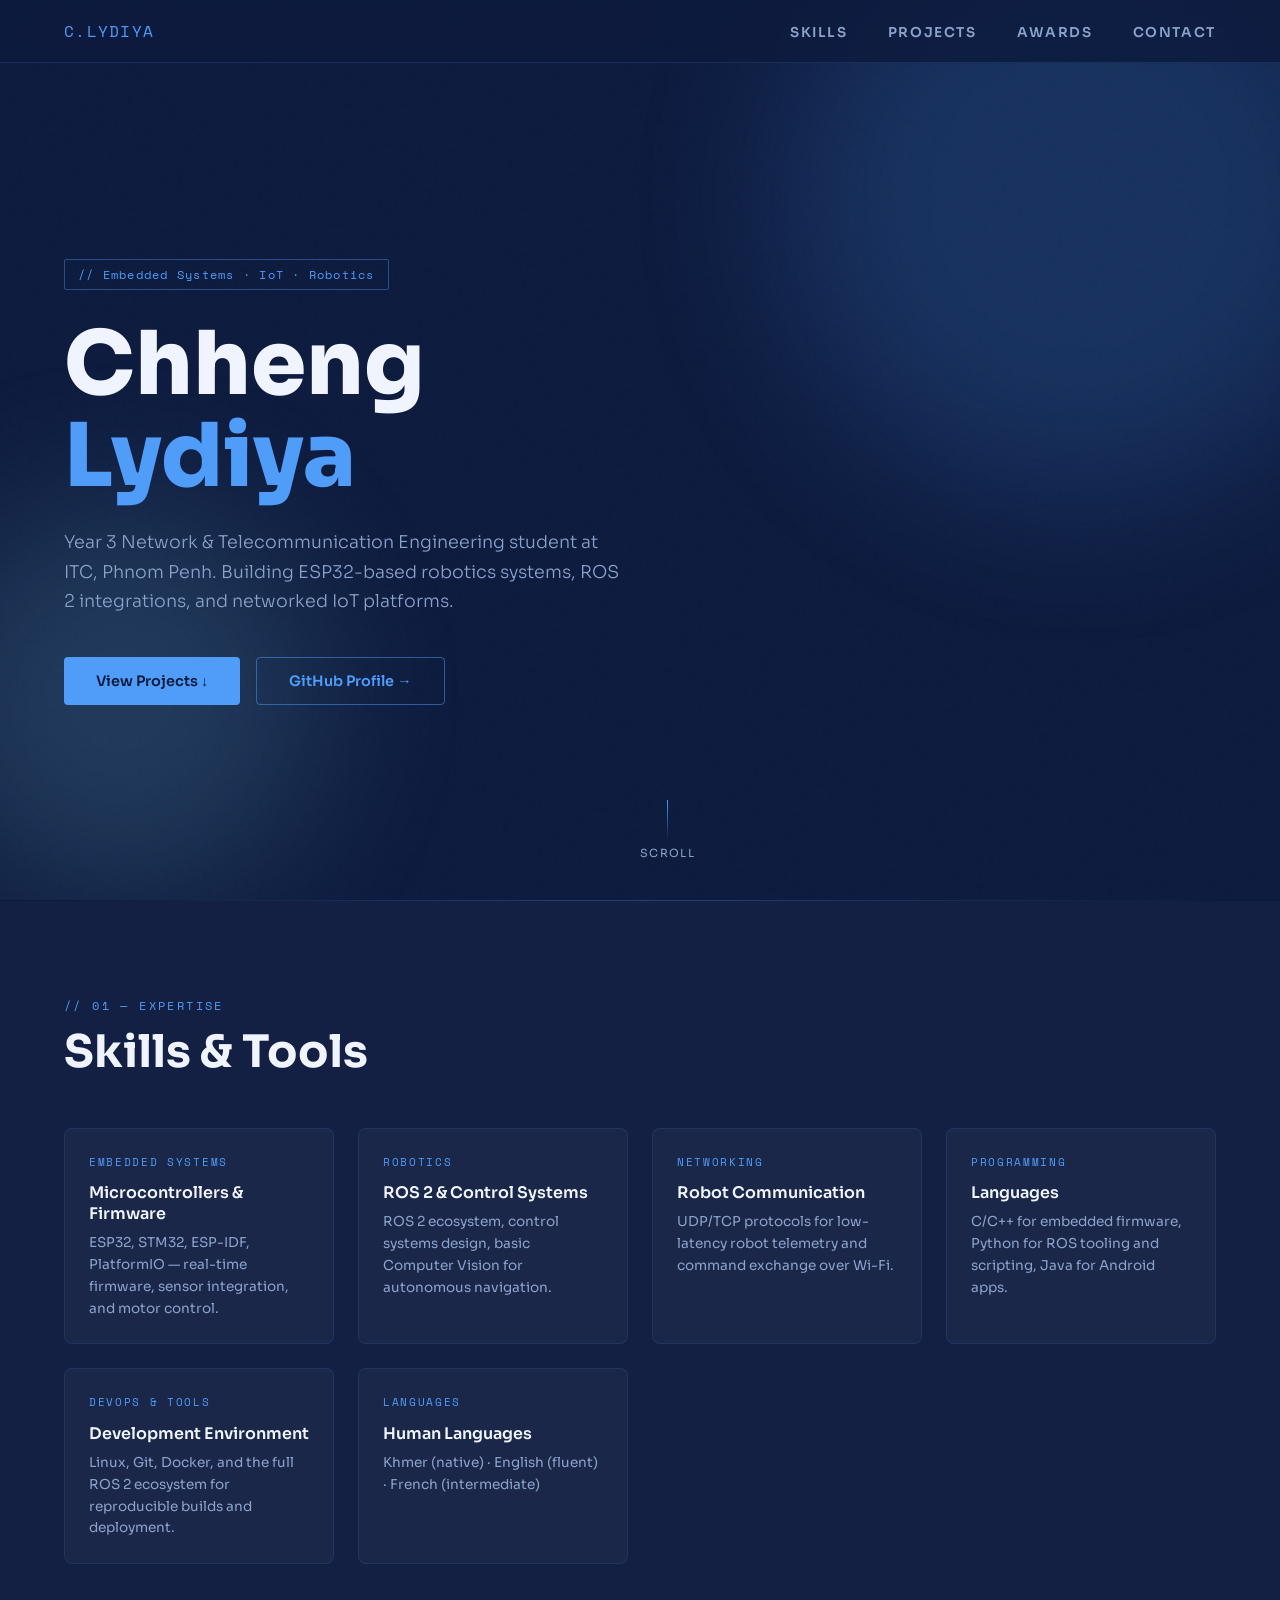
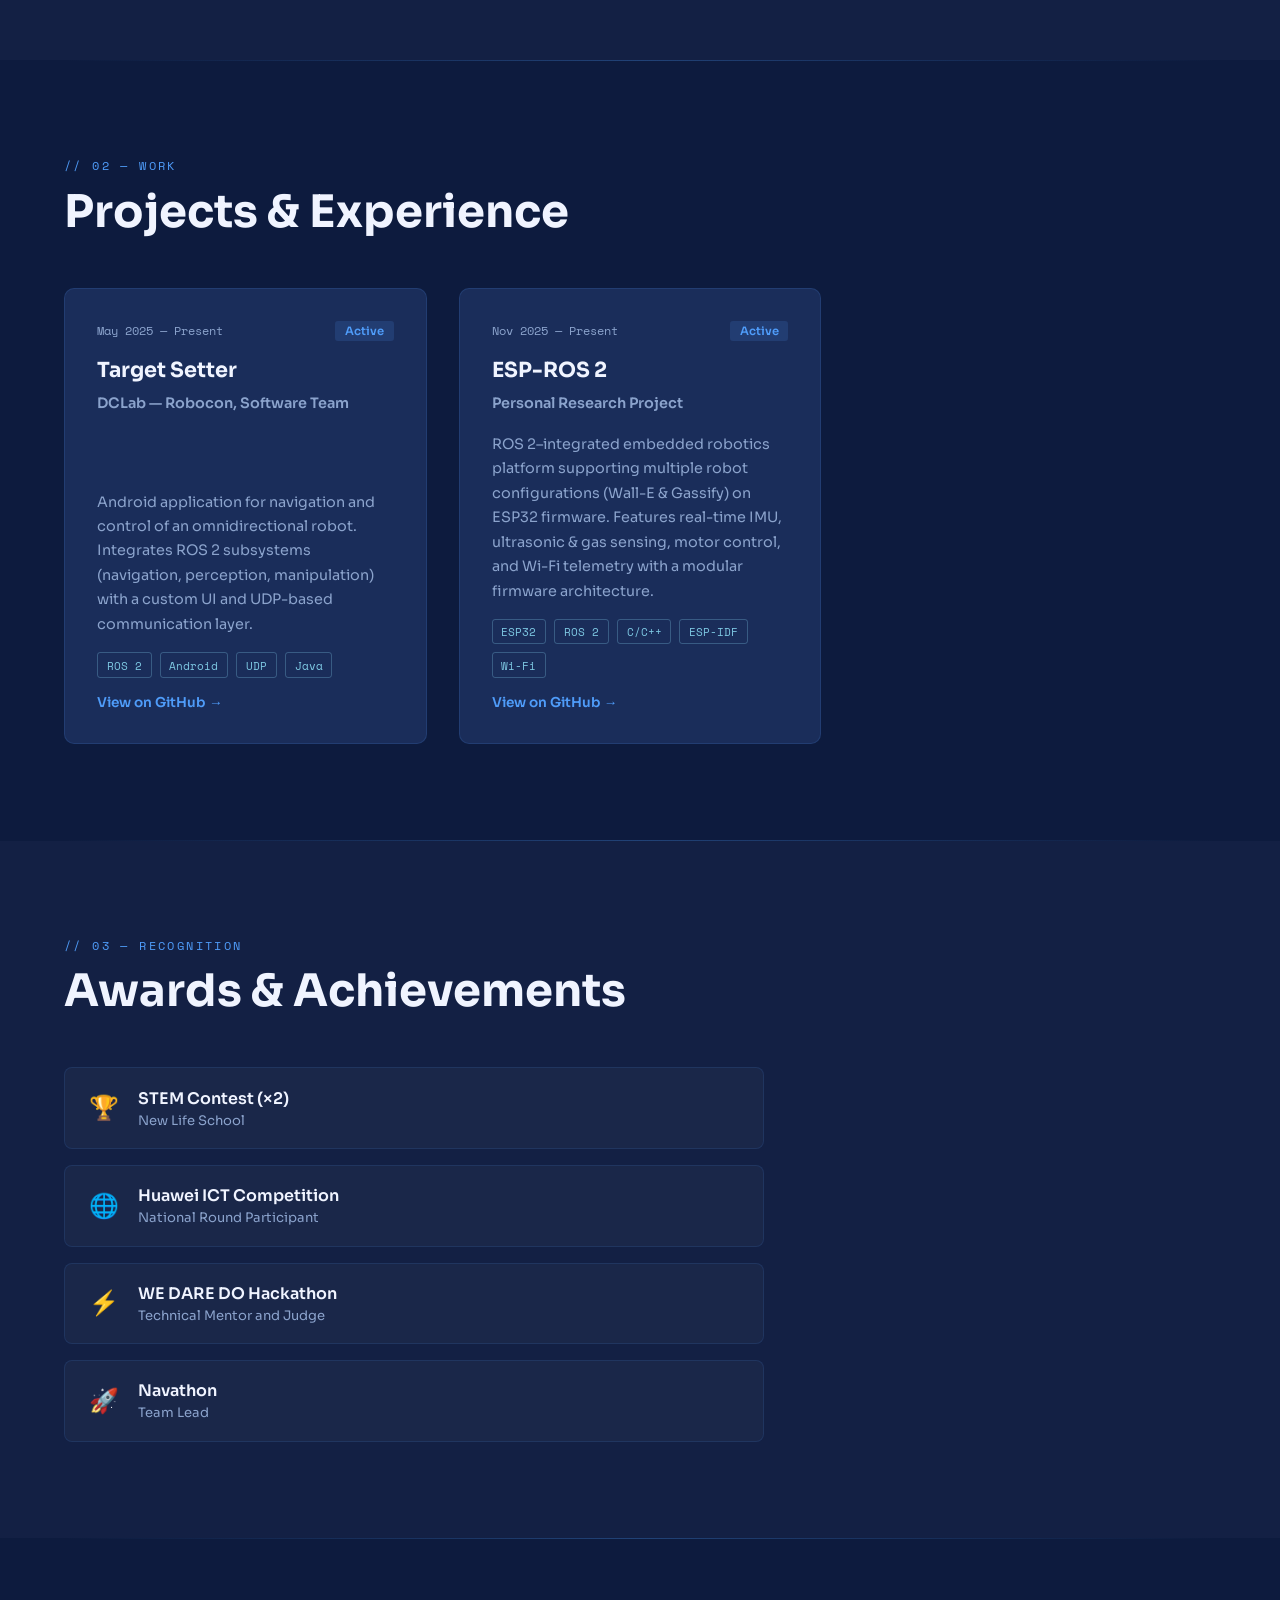
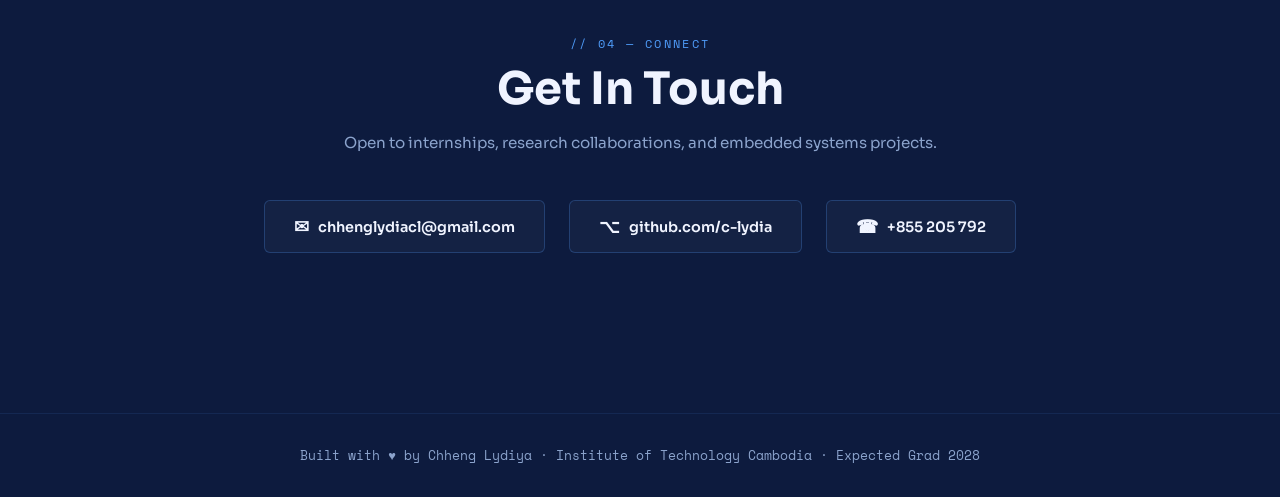
==== index.html @ 110a6ee0 "fix deployment" ====
<!DOCTYPE html>
<html lang="en">
<head>
<meta charset="UTF-8">
<meta name="viewport" content="width=device-width, initial-scale=1.0">
<title>Chheng Lydiya — Embedded Systems & Robotics</title>
<link href="https://fonts.googleapis.com/css2?family=Space+Mono:wght@400;700&family=Sora:wght@300;400;600;700;800&display=swap" rel="stylesheet">
<style>
  :root {
    --navy: #0d1b3e;
    --navy-mid: #132044;
    --navy-light: #1a2d5a;
    --blue: #1e3a8a;
    --accent: #4f9cf9;
    --accent2: #7ec8e3;
    --white: #f0f4ff;
    --muted: #8ba3cc;
    --gold: #f0c060;
  }

  *, *::before, *::after { box-sizing: border-box; margin: 0; padding: 0; }

  html { scroll-behavior: smooth; }

  body {
    background: var(--navy);
    color: var(--white);
    font-family: 'Sora', sans-serif;
    overflow-x: hidden;
  }

  /* ── NOISE OVERLAY ── */
  body::before {
    content: '';
    position: fixed;
    inset: 0;
    background-image: url("data:image/svg+xml,%3Csvg viewBox='0 0 200 200' xmlns='http://www.w3.org/2000/svg'%3E%3Cfilter id='n'%3E%3CfeTurbulence type='fractalNoise' baseFrequency='0.9' numOctaves='4' stitchTiles='stitch'/%3E%3C/filter%3E%3Crect width='100%25' height='100%25' filter='url(%23n)' opacity='0.04'/%3E%3C/svg%3E");
    pointer-events: none;
    z-index: 0;
    opacity: 0.4;
  }

  /* ── NAV ── */
  nav {
    position: fixed;
    top: 0; left: 0; right: 0;
    z-index: 100;
    display: flex;
    justify-content: space-between;
    align-items: center;
    padding: 1.2rem 4rem;
    background: rgba(13,27,62,0.85);
    backdrop-filter: blur(12px);
    border-bottom: 1px solid rgba(79,156,249,0.15);
  }

  .nav-logo {
    font-family: 'Space Mono', monospace;
    font-size: 1rem;
    color: var(--accent);
    letter-spacing: 0.08em;
  }

  .nav-links {
    display: flex;
    gap: 2.5rem;
    list-style: none;
  }

  .nav-links a {
    color: var(--muted);
    text-decoration: none;
    font-size: 0.85rem;
    font-weight: 600;
    letter-spacing: 0.12em;
    text-transform: uppercase;
    transition: color 0.2s;
  }

  .nav-links a:hover { color: var(--accent); }

  /* ── HERO ── */
  #hero {
    min-height: 100vh;
    display: flex;
    align-items: center;
    padding: 8rem 4rem 4rem;
    position: relative;
    overflow: hidden;
  }

  .hero-bg-circle {
    position: absolute;
    border-radius: 50%;
    filter: blur(80px);
    opacity: 0.18;
    pointer-events: none;
  }
  .hbc1 { width: 600px; height: 600px; background: var(--accent); top: -100px; right: -100px; }
  .hbc2 { width: 400px; height: 400px; background: var(--accent2); bottom: 0; left: -80px; }

  .hero-content { position: relative; z-index: 1; max-width: 750px; }

  .hero-tag {
    display: inline-block;
    font-family: 'Space Mono', monospace;
    font-size: 0.78rem;
    color: var(--accent);
    border: 1px solid rgba(79,156,249,0.4);
    border-radius: 2px;
    padding: 0.3rem 0.8rem;
    margin-bottom: 1.8rem;
    letter-spacing: 0.1em;
    animation: fadeUp 0.6s ease both;
  }

  h1 {
    font-size: clamp(3rem, 7vw, 5.5rem);
    font-weight: 800;
    line-height: 1.05;
    margin-bottom: 1.5rem;
    animation: fadeUp 0.6s 0.1s ease both;
  }

  h1 span { color: var(--accent); }

  .hero-desc {
    font-size: 1.1rem;
    font-weight: 300;
    color: var(--muted);
    line-height: 1.7;
    max-width: 560px;
    margin-bottom: 2.5rem;
    animation: fadeUp 0.6s 0.2s ease both;
  }

  .hero-btns {
    display: flex;
    gap: 1rem;
    flex-wrap: wrap;
    animation: fadeUp 0.6s 0.3s ease both;
  }

  .btn {
    display: inline-flex;
    align-items: center;
    gap: 0.5rem;
    padding: 0.85rem 2rem;
    border-radius: 4px;
    font-size: 0.9rem;
    font-weight: 600;
    text-decoration: none;
    transition: all 0.25s;
    cursor: pointer;
  }

  .btn-primary {
    background: var(--accent);
    color: var(--navy);
  }
  .btn-primary:hover { background: var(--accent2); transform: translateY(-2px); }

  .btn-outline {
    border: 1px solid rgba(79,156,249,0.5);
    color: var(--accent);
    background: transparent;
  }
  .btn-outline:hover { border-color: var(--accent); background: rgba(79,156,249,0.08); transform: translateY(-2px); }

  /* scroll indicator */
  .scroll-hint {
    position: absolute;
    bottom: 2.5rem;
    left: 50%;
    transform: translateX(-50%);
    display: flex;
    flex-direction: column;
    align-items: center;
    gap: 0.4rem;
    opacity: 0.5;
    animation: fadeUp 1s 0.8s ease both;
  }
  .scroll-hint span { font-size: 0.7rem; letter-spacing: 0.12em; text-transform: uppercase; color: var(--muted); }
  .scroll-line { width: 1px; height: 40px; background: linear-gradient(to bottom, var(--accent), transparent); animation: scrollPulse 1.5s ease-in-out infinite; }

  /* ── SECTIONS COMMON ── */
  section { padding: 6rem 4rem; position: relative; z-index: 1; }
  .section-label {
    font-family: 'Space Mono', monospace;
    font-size: 0.75rem;
    color: var(--accent);
    letter-spacing: 0.2em;
    text-transform: uppercase;
    margin-bottom: 0.6rem;
  }
  .section-title {
    font-size: clamp(1.8rem, 3.5vw, 2.8rem);
    font-weight: 700;
    margin-bottom: 3rem;
  }

  /* divider */
  .divider {
    height: 1px;
    background: linear-gradient(to right, transparent, rgba(79,156,249,0.3), transparent);
    margin: 0 4rem;
  }

  /* ── SKILLS ── */
  #skills { background: var(--navy-mid); }

  .skills-grid {
    display: grid;
    grid-template-columns: repeat(auto-fill, minmax(260px, 1fr));
    gap: 1.5rem;
  }

  .skill-card {
    background: rgba(255,255,255,0.03);
    border: 1px solid rgba(79,156,249,0.12);
    border-radius: 8px;
    padding: 1.5rem;
    transition: all 0.3s;
    position: relative;
    overflow: hidden;
  }
  .skill-card::before {
    content: '';
    position: absolute;
    top: 0; left: 0; right: 0;
    height: 2px;
    background: linear-gradient(to right, var(--accent), var(--accent2));
    transform: scaleX(0);
    transition: transform 0.3s;
  }
  .skill-card:hover { border-color: rgba(79,156,249,0.35); transform: translateY(-3px); }
  .skill-card:hover::before { transform: scaleX(1); }

  .skill-category {
    font-family: 'Space Mono', monospace;
    font-size: 0.7rem;
    color: var(--accent);
    letter-spacing: 0.15em;
    margin-bottom: 0.8rem;
    text-transform: uppercase;
  }
  .skill-card h3 { font-size: 1rem; font-weight: 600; margin-bottom: 0.5rem; }
  .skill-card p { font-size: 0.85rem; color: var(--muted); line-height: 1.6; }

  /* ── PROJECTS ── */
  #projects { background: var(--navy); }

  .projects-grid {
    display: grid;
    grid-template-columns: repeat(auto-fill, minmax(340px, 1fr));
    gap: 2rem;
  }

  .project-card {
    background: var(--navy-light);
    border: 1px solid rgba(79,156,249,0.15);
    border-radius: 10px;
    padding: 2rem;
    transition: all 0.3s;
    display: flex;
    flex-direction: column;
    gap: 1rem;
  }
  .project-card:hover { border-color: rgba(79,156,249,0.4); transform: translateY(-4px); box-shadow: 0 20px 40px rgba(0,0,0,0.3); }

  .project-meta {
    display: flex;
    justify-content: space-between;
    align-items: center;
  }
  .project-date {
    font-family: 'Space Mono', monospace;
    font-size: 0.72rem;
    color: var(--muted);
  }
  .project-tag {
    font-size: 0.72rem;
    font-weight: 600;
    background: rgba(79,156,249,0.15);
    color: var(--accent);
    padding: 0.2rem 0.6rem;
    border-radius: 3px;
  }
  .project-card h3 { font-size: 1.3rem; font-weight: 700; }
  .project-org { font-size: 0.85rem; color: var(--accent2); font-weight: 600; margin-top: -0.5rem; }
  .project-card p { font-size: 0.9rem; color: var(--muted); line-height: 1.7; flex: 1; }

  .tech-tags {
    display: flex;
    flex-wrap: wrap;
    gap: 0.5rem;
  }
  .tech-tag {
    font-family: 'Space Mono', monospace;
    font-size: 0.7rem;
    border: 1px solid rgba(126,200,227,0.3);
    color: var(--accent2);
    padding: 0.2rem 0.55rem;
    border-radius: 3px;
  }

  .project-link {
    display: inline-flex;
    align-items: center;
    gap: 0.4rem;
    font-size: 0.85rem;
    color: var(--accent);
    text-decoration: none;
    font-weight: 600;
    transition: gap 0.2s;
  }
  .project-link:hover { gap: 0.7rem; }

  /* ── ACHIEVEMENTS ── */
  #achievements { background: var(--navy-mid); }

  .achievements-list {
    display: flex;
    flex-direction: column;
    gap: 1rem;
    max-width: 700px;
  }

  .achievement-item {
    display: flex;
    align-items: center;
    gap: 1.2rem;
    padding: 1.2rem 1.5rem;
    background: rgba(255,255,255,0.03);
    border: 1px solid rgba(79,156,249,0.12);
    border-radius: 8px;
    transition: all 0.3s;
  }
  .achievement-item:hover { border-color: rgba(240,192,96,0.4); transform: translateX(6px); }

  .achievement-icon {
    font-size: 1.5rem;
    flex-shrink: 0;
  }
  .achievement-item h4 { font-size: 1rem; font-weight: 600; margin-bottom: 0.2rem; }
  .achievement-item p { font-size: 0.82rem; color: var(--muted); }

  /* ── CONTACT ── */
  #contact { background: var(--navy); text-align: center; }
  #contact .section-title { margin-bottom: 1rem; }
  .contact-sub { color: var(--muted); margin-bottom: 3rem; font-size: 0.95rem; }

  .contact-links {
    display: flex;
    justify-content: center;
    flex-wrap: wrap;
    gap: 1.5rem;
    margin-bottom: 4rem;
  }

  .contact-link {
    display: flex;
    align-items: center;
    gap: 0.6rem;
    padding: 0.9rem 1.8rem;
    border: 1px solid rgba(79,156,249,0.25);
    border-radius: 6px;
    color: var(--white);
    text-decoration: none;
    font-size: 0.9rem;
    font-weight: 600;
    transition: all 0.25s;
    background: rgba(255,255,255,0.03);
  }
  .contact-link:hover { border-color: var(--accent); color: var(--accent); transform: translateY(-3px); }
  .contact-icon { font-size: 1.1rem; }

  footer {
    text-align: center;
    padding: 2rem 4rem;
    border-top: 1px solid rgba(79,156,249,0.1);
    color: var(--muted);
    font-size: 0.8rem;
    font-family: 'Space Mono', monospace;
  }

  /* ── ANIMATIONS ── */
  @keyframes fadeUp {
    from { opacity: 0; transform: translateY(20px); }
    to   { opacity: 1; transform: translateY(0); }
  }
  @keyframes scrollPulse {
    0%,100% { opacity: 0.4; transform: scaleY(1); }
    50% { opacity: 1; transform: scaleY(1.3); }
  }

  .reveal {
    opacity: 0;
    transform: translateY(24px);
    transition: opacity 0.6s ease, transform 0.6s ease;
  }
  .reveal.visible { opacity: 1; transform: translateY(0); }

  /* ── RESPONSIVE ── */
  @media (max-width: 768px) {
    nav { padding: 1rem 1.5rem; }
    .nav-links { gap: 1.2rem; }
    #hero { padding: 7rem 1.5rem 4rem; }
    section { padding: 4rem 1.5rem; }
    .divider { margin: 0 1.5rem; }
    .projects-grid { grid-template-columns: 1fr; }
  }
</style>
</head>
<body>

<!-- NAV -->
<nav>
  <div class="nav-logo">C.LYDIYA</div>
  <ul class="nav-links">
    <li><a href="#skills">Skills</a></li>
    <li><a href="#projects">Projects</a></li>
    <li><a href="#achievements">Awards</a></li>
    <li><a href="#contact">Contact</a></li>
  </ul>
</nav>

<!-- HERO -->
<section id="hero">
  <div class="hero-bg-circle hbc1"></div>
  <div class="hero-bg-circle hbc2"></div>
  <div class="hero-content">
    <div class="hero-tag">// Embedded Systems · IoT · Robotics</div>
    <h1>Chheng<br><span>Lydiya</span></h1>
    <p class="hero-desc">
      Year 3 Network & Telecommunication Engineering student at ITC, Phnom Penh.
      Building ESP32-based robotics systems, ROS 2 integrations, and networked IoT platforms.
    </p>
    <div class="hero-btns">
      <a href="#projects" class="btn btn-primary">View Projects ↓</a>
      <a href="https://github.com/c-lydia" target="_blank" class="btn btn-outline">GitHub Profile →</a>
    </div>
  </div>
  <div class="scroll-hint">
    <div class="scroll-line"></div>
    <span>Scroll</span>
  </div>
</section>

<div class="divider"></div>

<!-- SKILLS -->
<section id="skills">
  <div class="section-label">// 01 — Expertise</div>
  <h2 class="section-title">Skills & Tools</h2>
  <div class="skills-grid">
    <div class="skill-card reveal">
      <div class="skill-category">Embedded Systems</div>
      <h3>Microcontrollers & Firmware</h3>
      <p>ESP32, STM32, ESP-IDF, PlatformIO — real-time firmware, sensor integration, and motor control.</p>
    </div>
    <div class="skill-card reveal">
      <div class="skill-category">Robotics</div>
      <h3>ROS 2 & Control Systems</h3>
      <p>ROS 2 ecosystem, control systems design, basic Computer Vision for autonomous navigation.</p>
    </div>
    <div class="skill-card reveal">
      <div class="skill-category">Networking</div>
      <h3>Robot Communication</h3>
      <p>UDP/TCP protocols for low-latency robot telemetry and command exchange over Wi-Fi.</p>
    </div>
    <div class="skill-card reveal">
      <div class="skill-category">Programming</div>
      <h3>Languages</h3>
      <p>C/C++ for embedded firmware, Python for ROS tooling and scripting, Java for Android apps.</p>
    </div>
    <div class="skill-card reveal">
      <div class="skill-category">DevOps & Tools</div>
      <h3>Development Environment</h3>
      <p>Linux, Git, Docker, and the full ROS 2 ecosystem for reproducible builds and deployment.</p>
    </div>
    <div class="skill-card reveal">
      <div class="skill-category">Languages</div>
      <h3>Human Languages</h3>
      <p>Khmer (native) · English (fluent) · French (intermediate)</p>
    </div>
  </div>
</section>

<div class="divider"></div>

<!-- PROJECTS -->
<section id="projects">
  <div class="section-label">// 02 — Work</div>
  <h2 class="section-title">Projects & Experience</h2>
  <div class="projects-grid">

    <div class="project-card reveal">
      <div class="project-meta">
        <span class="project-date">May 2025 — Present</span>
        <span class="project-tag">Active</span>
      </div>
      <h3>Target Setter</h3>
      <p class="project-org">DCLab — Robocon, Software Team</p>
      <p>Android application for navigation and control of an omnidirectional robot. Integrates ROS 2 subsystems (navigation, perception, manipulation) with a custom UI and UDP-based communication layer.</p>
      <div class="tech-tags">
        <span class="tech-tag">ROS 2</span>
        <span class="tech-tag">Android</span>
        <span class="tech-tag">UDP</span>
        <span class="tech-tag">Java</span>
      </div>
      <a href="https://github.com/c-lydia/TS-ROS2" target="_blank" class="project-link">View on GitHub →</a>
    </div>

    <div class="project-card reveal">
      <div class="project-meta">
        <span class="project-date">Nov 2025 — Present</span>
        <span class="project-tag">Active</span>
      </div>
      <h3>ESP-ROS 2</h3>
      <p class="project-org">Personal Research Project</p>
      <p>ROS 2–integrated embedded robotics platform supporting multiple robot configurations (Wall-E & Gassify) on ESP32 firmware. Features real-time IMU, ultrasonic & gas sensing, motor control, and Wi-Fi telemetry with a modular firmware architecture.</p>
      <div class="tech-tags">
        <span class="tech-tag">ESP32</span>
        <span class="tech-tag">ROS 2</span>
        <span class="tech-tag">C/C++</span>
        <span class="tech-tag">ESP-IDF</span>
        <span class="tech-tag">Wi-Fi</span>
      </div>
      <a href="https://github.com/c-lydia/ESP-ROS2" target="_blank" class="project-link">View on GitHub →</a>
    </div>

  </div>
</section>

<div class="divider"></div>

<!-- ACHIEVEMENTS -->
<section id="achievements">
  <div class="section-label">// 03 — Recognition</div>
  <h2 class="section-title">Awards & Achievements</h2>
  <div class="achievements-list">
    <div class="achievement-item reveal">
      <div class="achievement-icon">🏆</div>
      <div>
        <h4>STEM Contest (×2)</h4>
        <p>New Life School</p>
      </div>
    </div>
    <div class="achievement-item reveal">
      <div class="achievement-icon">🌐</div>
      <div>
        <h4>Huawei ICT Competition</h4>
        <p>National Round Participant</p>
      </div>
    </div>
    <div class="achievement-item reveal">
      <div class="achievement-icon">⚡</div>
      <div>
        <h4>WE DARE DO Hackathon</h4>
        <p>Technical Mentor and Judge</p>
      </div>
    </div>
    <div class="achievement-item reveal">
      <div class="achievement-icon">🚀</div>
      <div>
        <h4>Navathon</h4>
        <p>Team Lead</p>
      </div>
    </div>
  </div>
</section>

<div class="divider"></div>

<!-- CONTACT -->
<section id="contact">
  <div class="section-label">// 04 — Connect</div>
  <h2 class="section-title">Get In Touch</h2>
  <p class="contact-sub">Open to internships, research collaborations, and embedded systems projects.</p>
  <div class="contact-links">
    <a href="mailto:chhenglydiacl@gmail.com" class="contact-link">
      <span class="contact-icon">✉</span> chhenglydiacl@gmail.com
    </a>
    <a href="https://github.com/c-lydia" target="_blank" class="contact-link">
      <span class="contact-icon">⌥</span> github.com/c-lydia
    </a>
    <a href="tel:+855205792" class="contact-link">
      <span class="contact-icon">☎</span> +855 205 792
    </a>
  </div>
</section>

<footer>
  Built with ♥ by Chheng Lydiya · Institute of Technology Cambodia · Expected Grad 2028
</footer>

<script>
  // Scroll reveal
  const reveals = document.querySelectorAll('.reveal');
  const observer = new IntersectionObserver((entries) => {
    entries.forEach((e, i) => {
      if (e.isIntersecting) {
        setTimeout(() => e.target.classList.add('visible'), i * 80);
      }
    });
  }, { threshold: 0.1 });
  reveals.forEach(el => observer.observe(el));
</script>
</body>
</html>
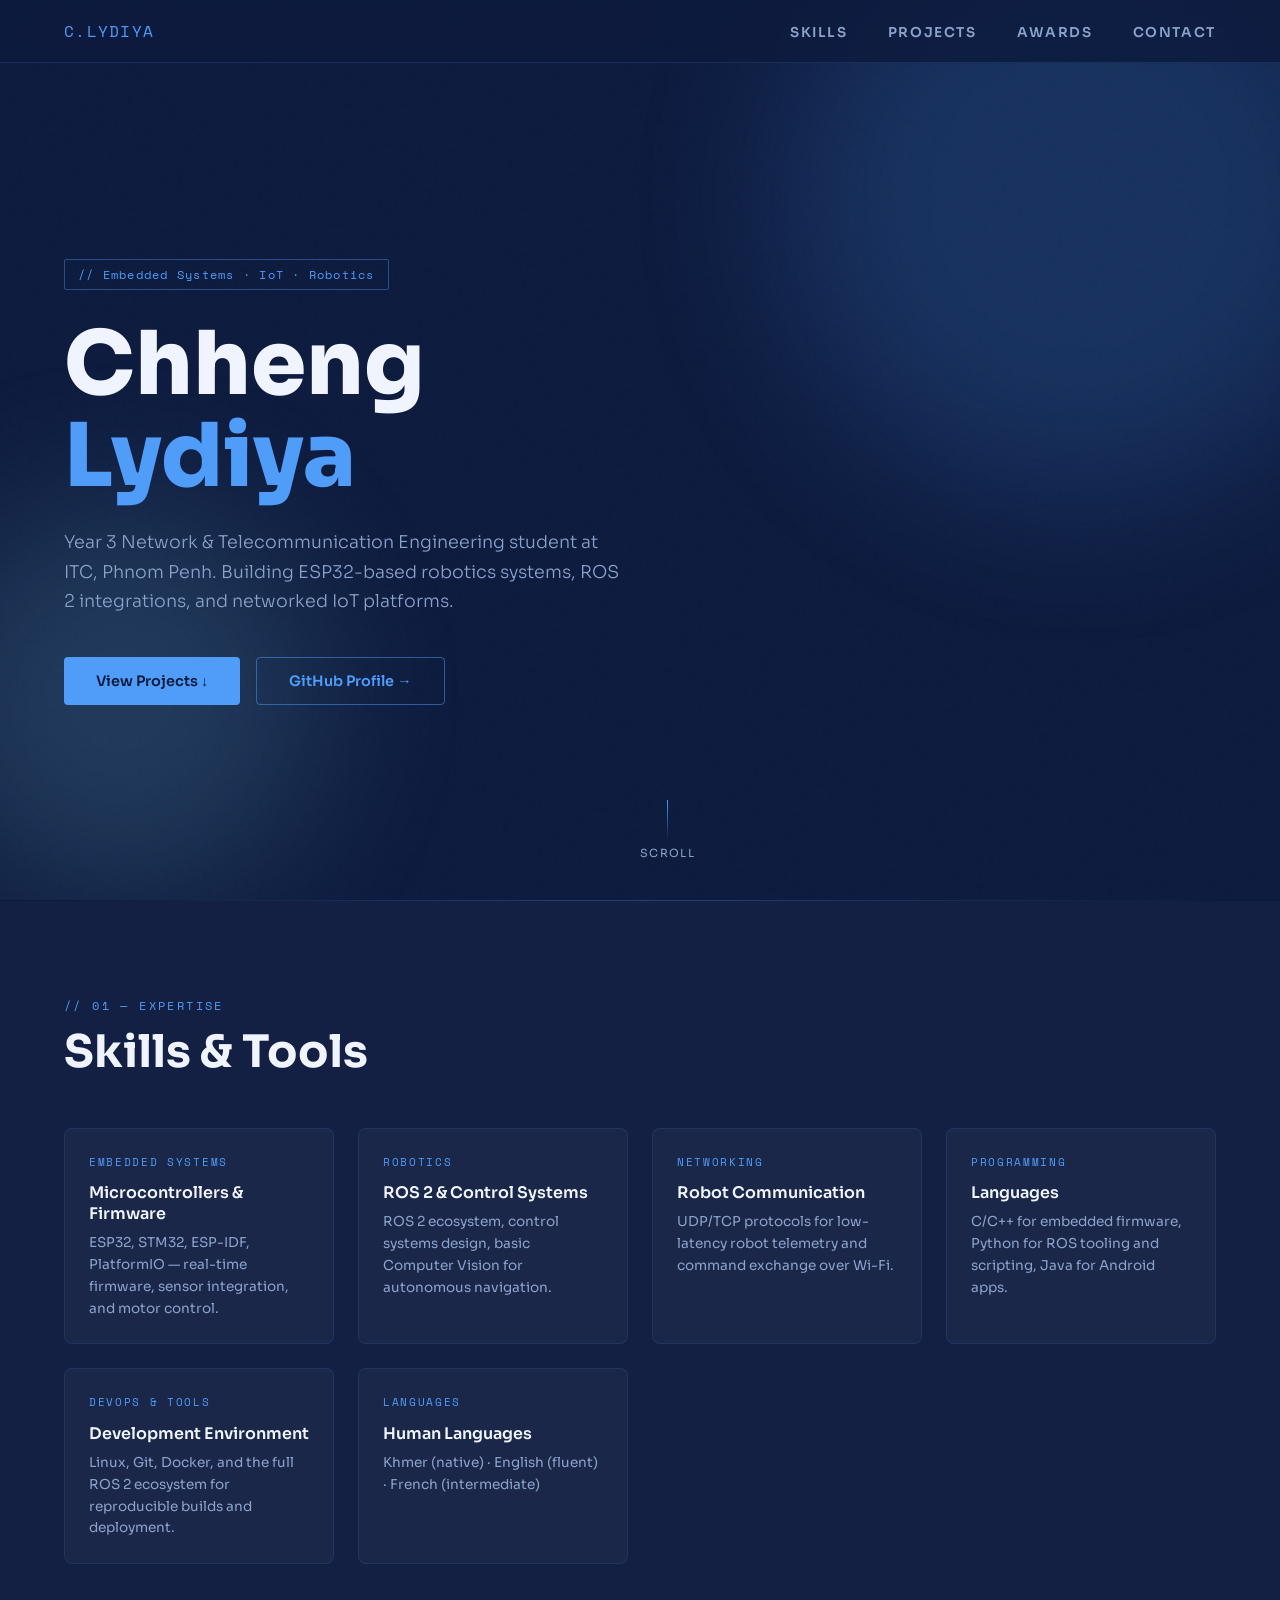
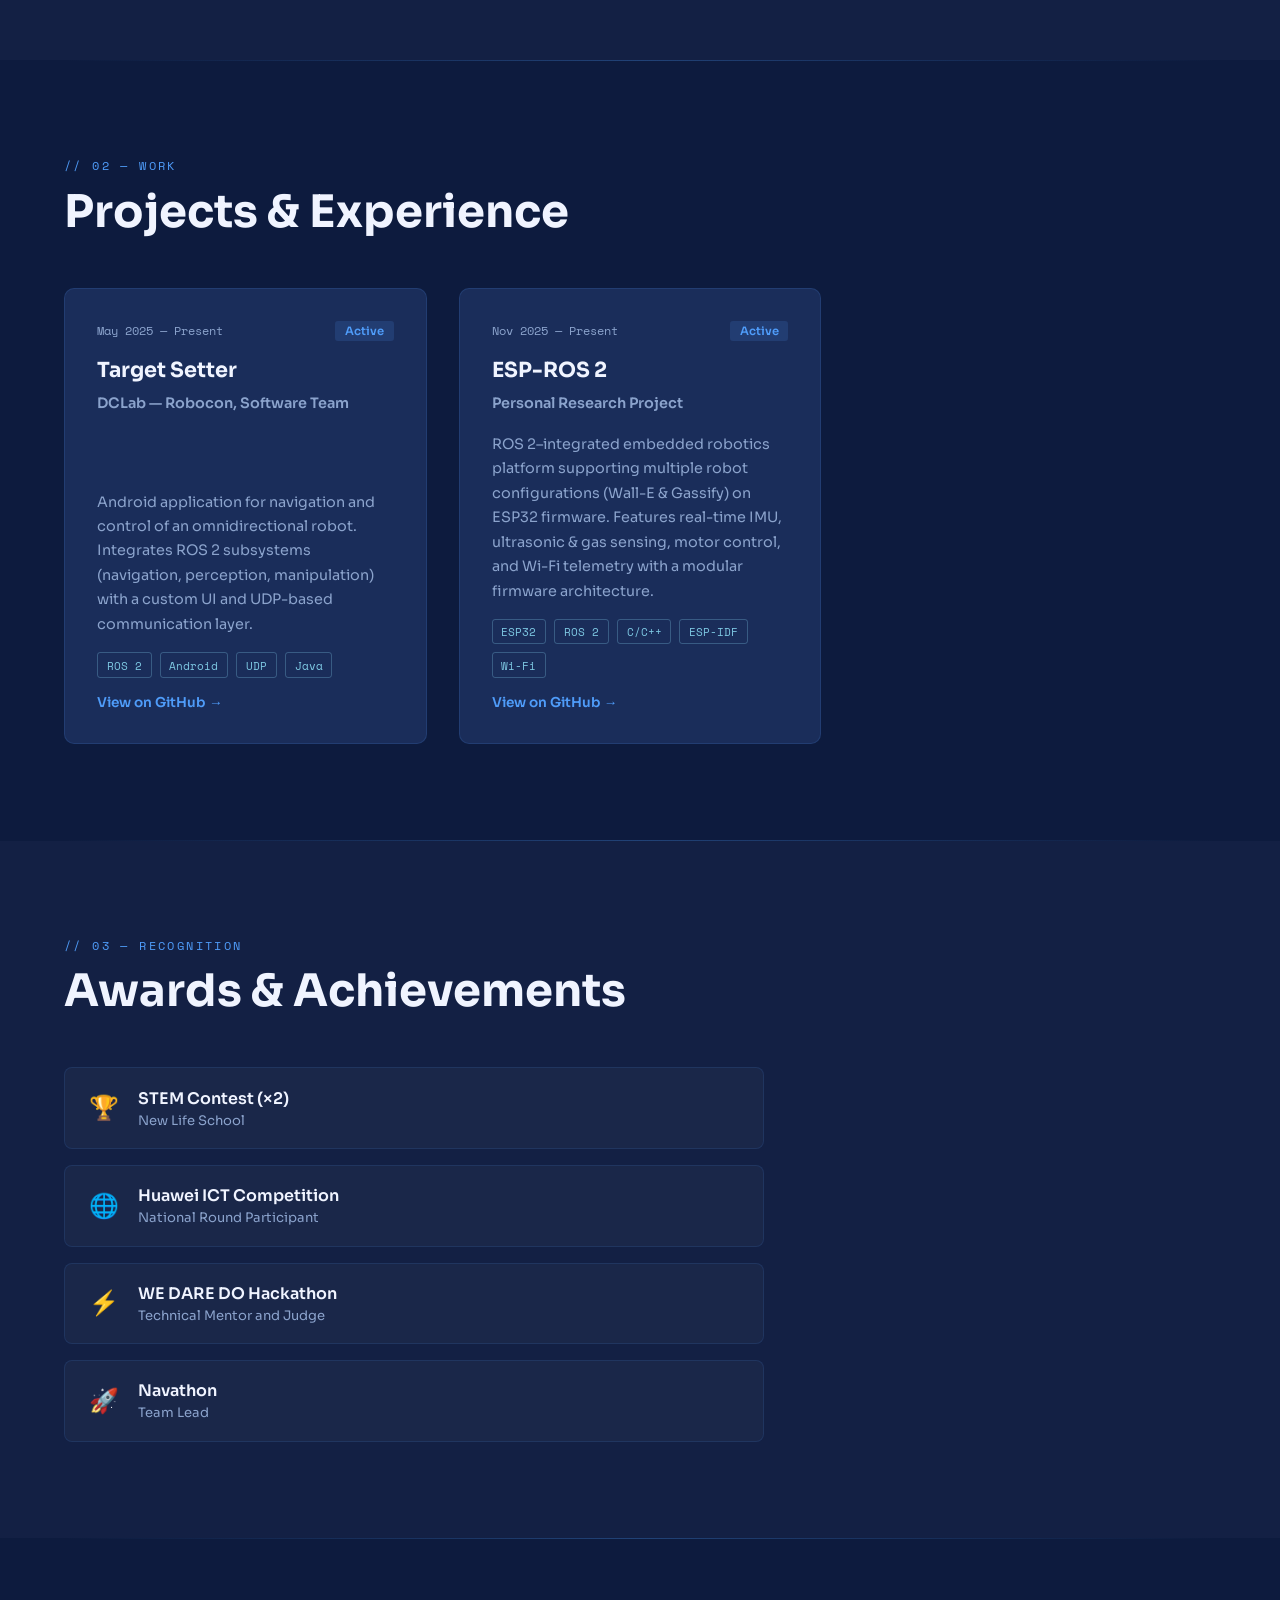
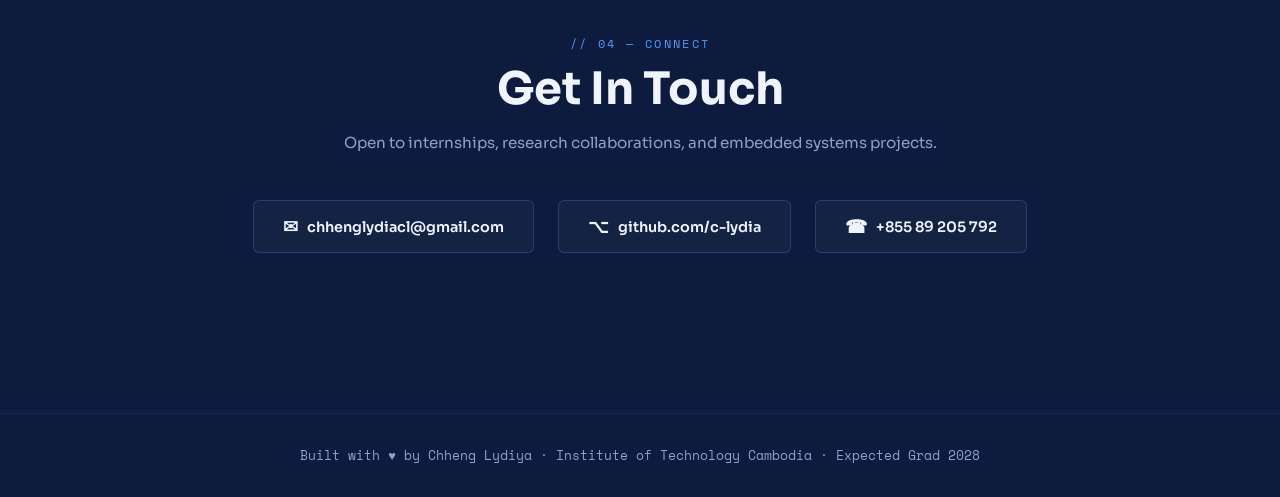
==== commit 4ab5179a: "fix typo" ====
--- a/index.html
+++ b/index.html
@@ -585,8 +585,8 @@
     <a href="https://github.com/c-lydia" target="_blank" class="contact-link">
       <span class="contact-icon">⌥</span> github.com/c-lydia
     </a>
-    <a href="tel:+855205792" class="contact-link">
-      <span class="contact-icon">☎</span> +855 205 792
+    <a href="tel:+85589205792" class="contact-link">
+      <span class="contact-icon">☎</span> +855 89 205 792
     </a>
   </div>
 </section>
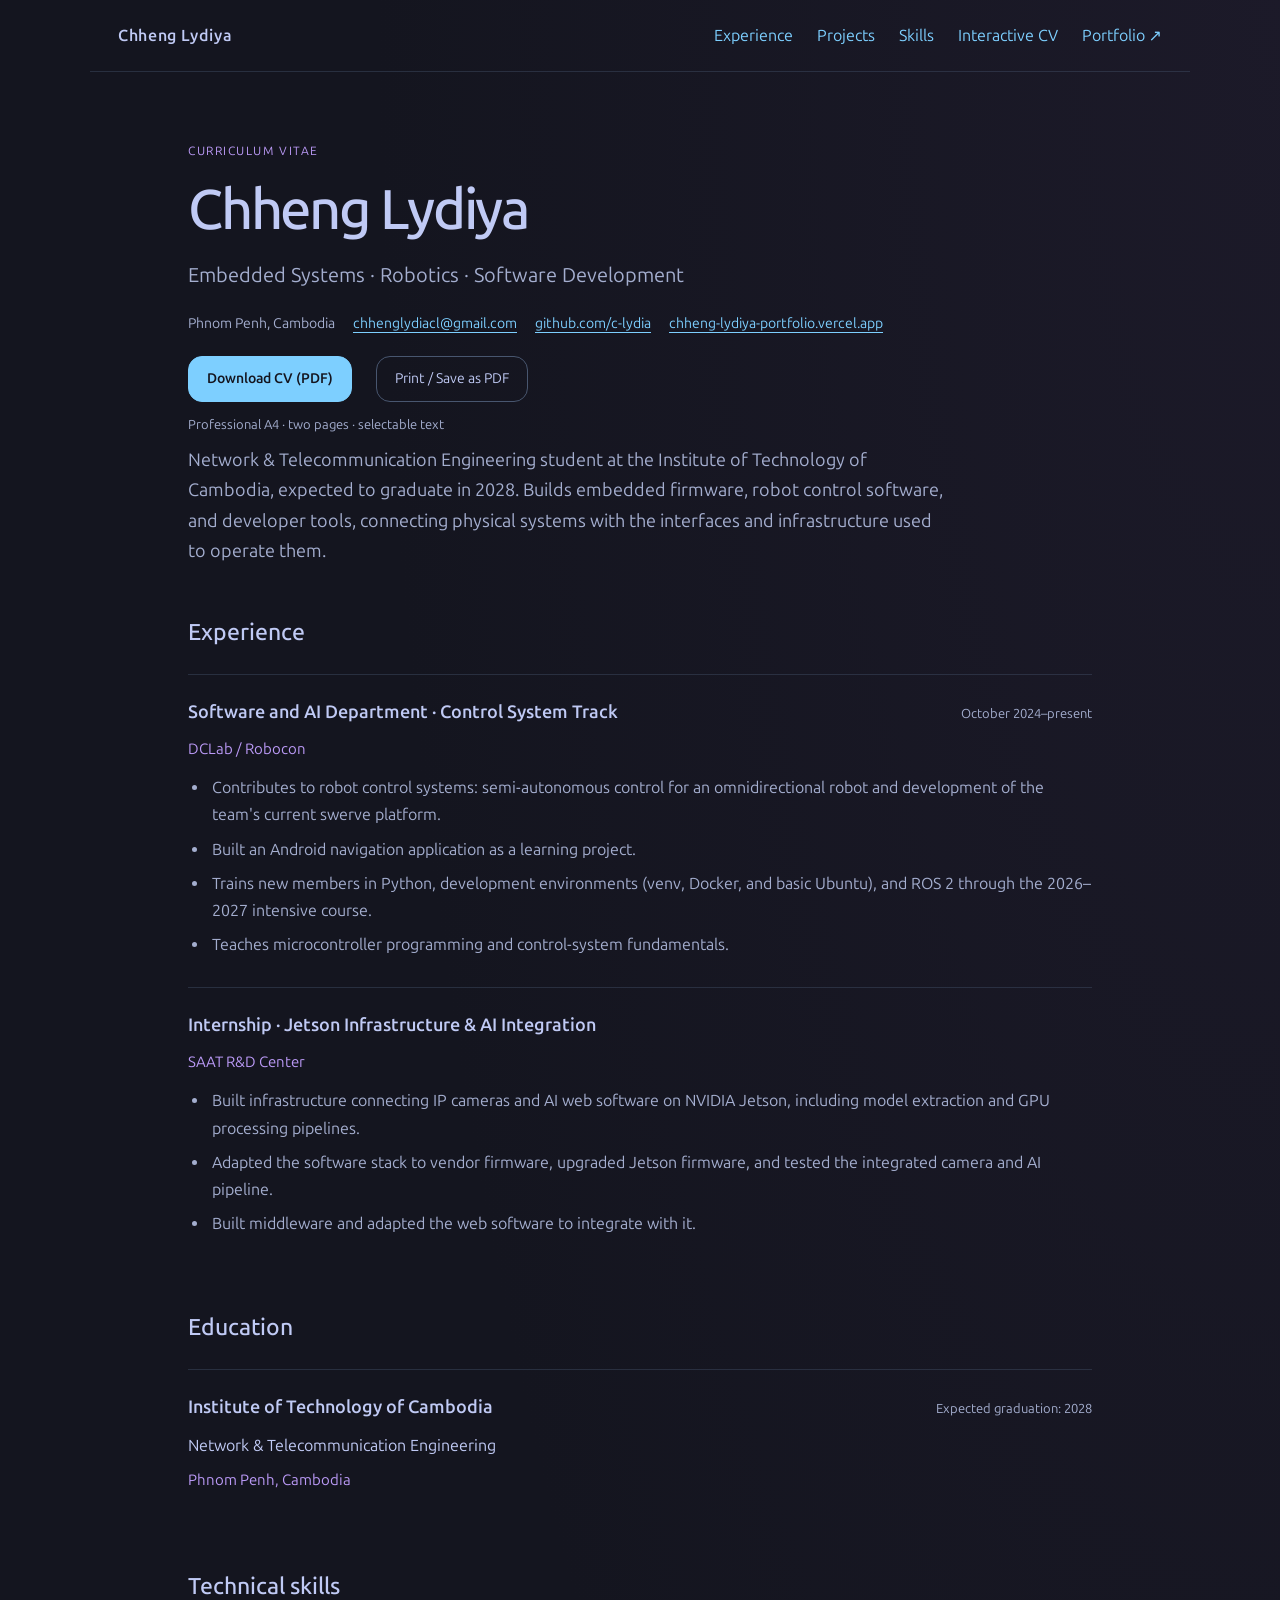
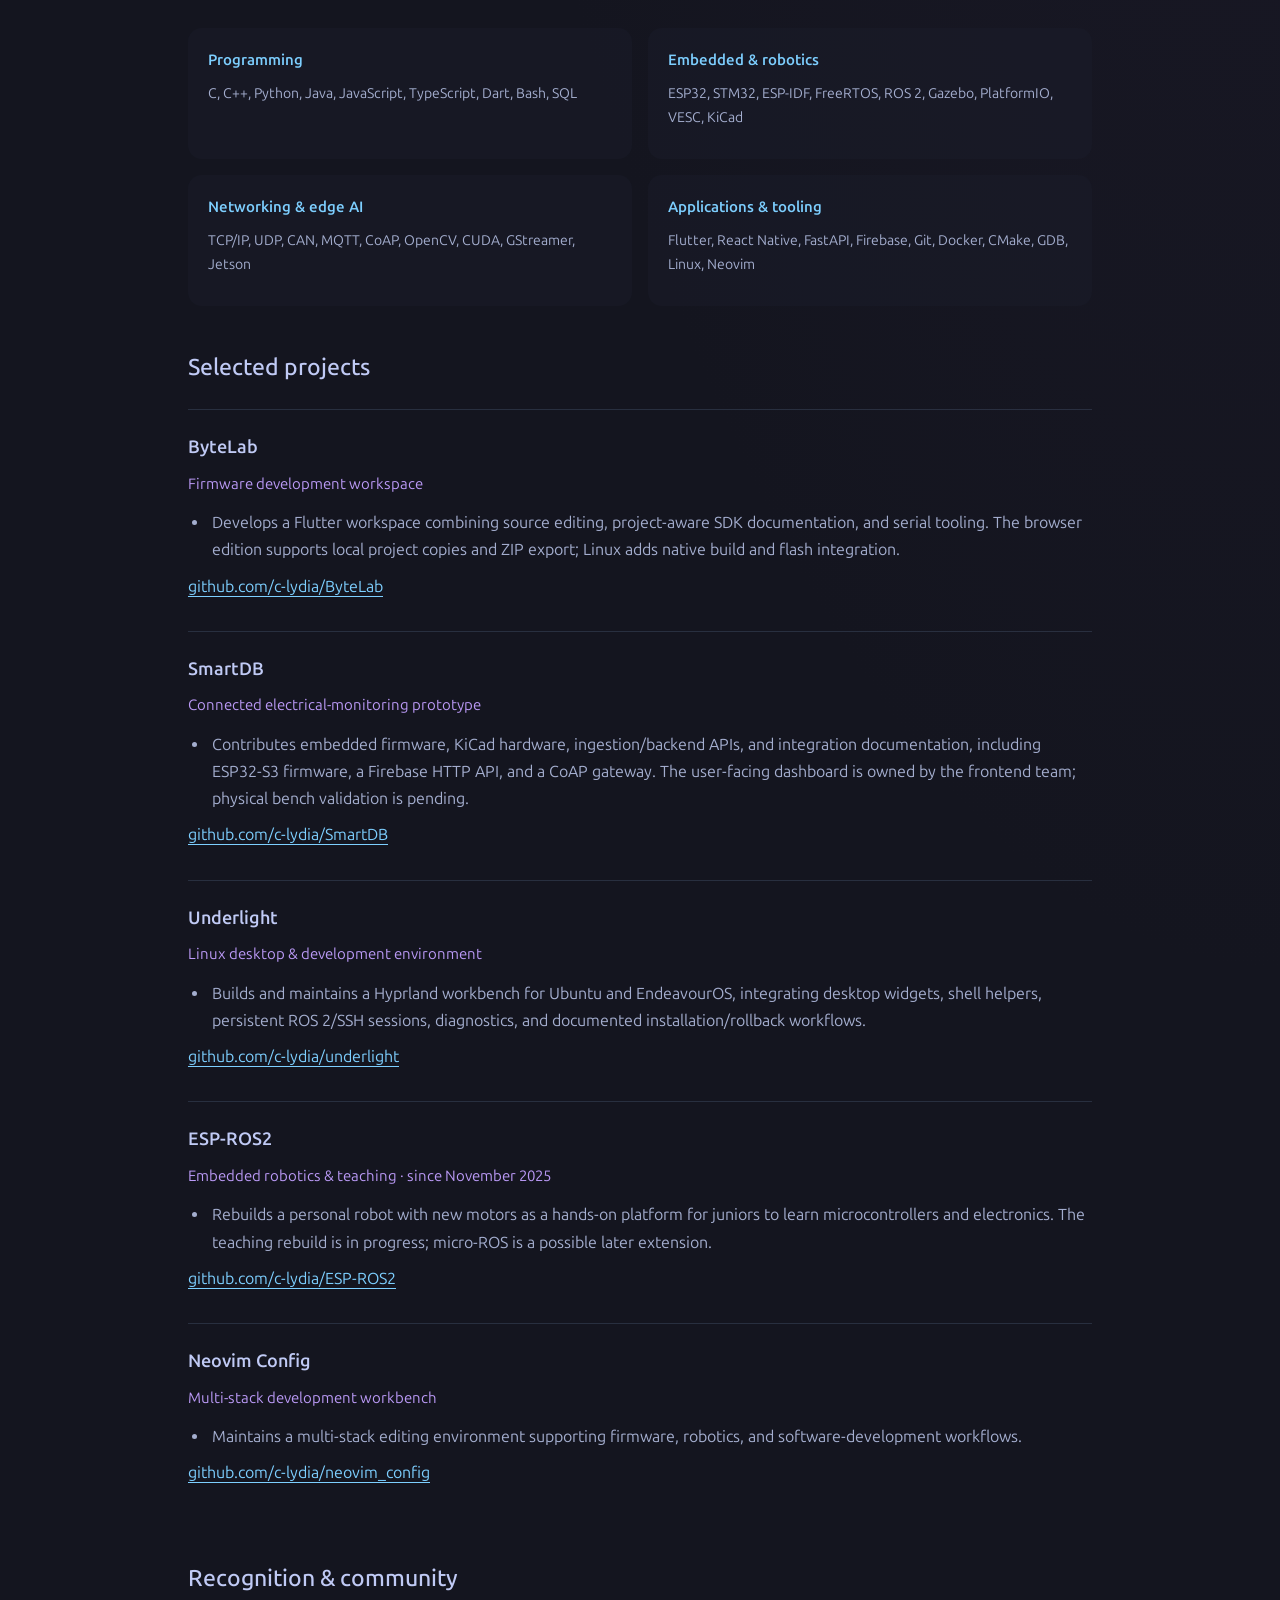
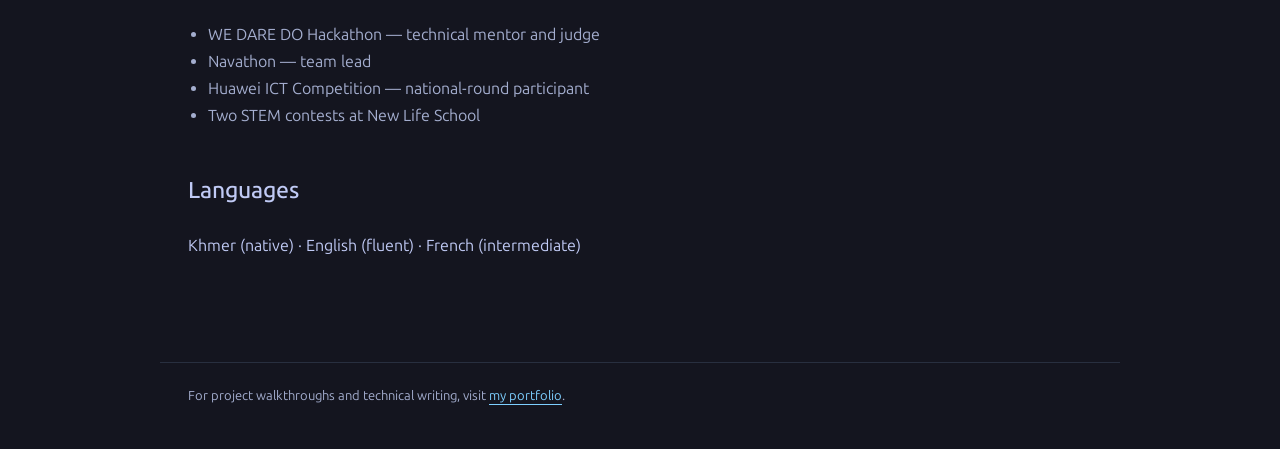
==== commit 50b9a071: "Refresh CV from portfolio and publish professional PDF and Flutter CV" ====
--- a/index.html
+++ b/index.html
@@ -1,611 +1,11 @@
-<!DOCTYPE html>
-<html lang="en">
-<head>
-<meta charset="UTF-8">
-<meta name="viewport" content="width=device-width, initial-scale=1.0">
-<title>Chheng Lydiya — Embedded Systems & Robotics</title>
-<link href="https://fonts.googleapis.com/css2?family=Space+Mono:wght@400;700&family=Sora:wght@300;400;600;700;800&display=swap" rel="stylesheet">
-<style>
-  :root {
-    --navy: #0d1b3e;
-    --navy-mid: #132044;
-    --navy-light: #1a2d5a;
-    --blue: #1e3a8a;
-    --accent: #4f9cf9;
-    --accent2: #7ec8e3;
-    --white: #f0f4ff;
-    --muted: #8ba3cc;
-    --gold: #f0c060;
-  }
-
-  *, *::before, *::after { box-sizing: border-box; margin: 0; padding: 0; }
-
-  html { scroll-behavior: smooth; }
-
-  body {
-    background: var(--navy);
-    color: var(--white);
-    font-family: 'Sora', sans-serif;
-    overflow-x: hidden;
-  }
-
-  /* ── NOISE OVERLAY ── */
-  body::before {
-    content: '';
-    position: fixed;
-    inset: 0;
-    background-image: url("data:image/svg+xml,%3Csvg viewBox='0 0 200 200' xmlns='http://www.w3.org/2000/svg'%3E%3Cfilter id='n'%3E%3CfeTurbulence type='fractalNoise' baseFrequency='0.9' numOctaves='4' stitchTiles='stitch'/%3E%3C/filter%3E%3Crect width='100%25' height='100%25' filter='url(%23n)' opacity='0.04'/%3E%3C/svg%3E");
-    pointer-events: none;
-    z-index: 0;
-    opacity: 0.4;
-  }
-
-  /* ── NAV ── */
-  nav {
-    position: fixed;
-    top: 0; left: 0; right: 0;
-    z-index: 100;
-    display: flex;
-    justify-content: space-between;
-    align-items: center;
-    padding: 1.2rem 4rem;
-    background: rgba(13,27,62,0.85);
-    backdrop-filter: blur(12px);
-    border-bottom: 1px solid rgba(79,156,249,0.15);
-  }
-
-  .nav-logo {
-    font-family: 'Space Mono', monospace;
-    font-size: 1rem;
-    color: var(--accent);
-    letter-spacing: 0.08em;
-  }
-
-  .nav-links {
-    display: flex;
-    gap: 2.5rem;
-    list-style: none;
-  }
-
-  .nav-links a {
-    color: var(--muted);
-    text-decoration: none;
-    font-size: 0.85rem;
-    font-weight: 600;
-    letter-spacing: 0.12em;
-    text-transform: uppercase;
-    transition: color 0.2s;
-  }
-
-  .nav-links a:hover { color: var(--accent); }
-
-  /* ── HERO ── */
-  #hero {
-    min-height: 100vh;
-    display: flex;
-    align-items: center;
-    padding: 8rem 4rem 4rem;
-    position: relative;
-    overflow: hidden;
-  }
-
-  .hero-bg-circle {
-    position: absolute;
-    border-radius: 50%;
-    filter: blur(80px);
-    opacity: 0.18;
-    pointer-events: none;
-  }
-  .hbc1 { width: 600px; height: 600px; background: var(--accent); top: -100px; right: -100px; }
-  .hbc2 { width: 400px; height: 400px; background: var(--accent2); bottom: 0; left: -80px; }
-
-  .hero-content { position: relative; z-index: 1; max-width: 750px; }
-
-  .hero-tag {
-    display: inline-block;
-    font-family: 'Space Mono', monospace;
-    font-size: 0.78rem;
-    color: var(--accent);
-    border: 1px solid rgba(79,156,249,0.4);
-    border-radius: 2px;
-    padding: 0.3rem 0.8rem;
-    margin-bottom: 1.8rem;
-    letter-spacing: 0.1em;
-    animation: fadeUp 0.6s ease both;
-  }
-
-  h1 {
-    font-size: clamp(3rem, 7vw, 5.5rem);
-    font-weight: 800;
-    line-height: 1.05;
-    margin-bottom: 1.5rem;
-    animation: fadeUp 0.6s 0.1s ease both;
-  }
-
-  h1 span { color: var(--accent); }
-
-  .hero-desc {
-    font-size: 1.1rem;
-    font-weight: 300;
-    color: var(--muted);
-    line-height: 1.7;
-    max-width: 560px;
-    margin-bottom: 2.5rem;
-    animation: fadeUp 0.6s 0.2s ease both;
-  }
-
-  .hero-btns {
-    display: flex;
-    gap: 1rem;
-    flex-wrap: wrap;
-    animation: fadeUp 0.6s 0.3s ease both;
-  }
-
-  .btn {
-    display: inline-flex;
-    align-items: center;
-    gap: 0.5rem;
-    padding: 0.85rem 2rem;
-    border-radius: 4px;
-    font-size: 0.9rem;
-    font-weight: 600;
-    text-decoration: none;
-    transition: all 0.25s;
-    cursor: pointer;
-  }
-
-  .btn-primary {
-    background: var(--accent);
-    color: var(--navy);
-  }
-  .btn-primary:hover { background: var(--accent2); transform: translateY(-2px); }
-
-  .btn-outline {
-    border: 1px solid rgba(79,156,249,0.5);
-    color: var(--accent);
-    background: transparent;
-  }
-  .btn-outline:hover { border-color: var(--accent); background: rgba(79,156,249,0.08); transform: translateY(-2px); }
-
-  /* scroll indicator */
-  .scroll-hint {
-    position: absolute;
-    bottom: 2.5rem;
-    left: 50%;
-    transform: translateX(-50%);
-    display: flex;
-    flex-direction: column;
-    align-items: center;
-    gap: 0.4rem;
-    opacity: 0.5;
-    animation: fadeUp 1s 0.8s ease both;
-  }
-  .scroll-hint span { font-size: 0.7rem; letter-spacing: 0.12em; text-transform: uppercase; color: var(--muted); }
-  .scroll-line { width: 1px; height: 40px; background: linear-gradient(to bottom, var(--accent), transparent); animation: scrollPulse 1.5s ease-in-out infinite; }
-
-  /* ── SECTIONS COMMON ── */
-  section { padding: 6rem 4rem; position: relative; z-index: 1; }
-  .section-label {
-    font-family: 'Space Mono', monospace;
-    font-size: 0.75rem;
-    color: var(--accent);
-    letter-spacing: 0.2em;
-    text-transform: uppercase;
-    margin-bottom: 0.6rem;
-  }
-  .section-title {
-    font-size: clamp(1.8rem, 3.5vw, 2.8rem);
-    font-weight: 700;
-    margin-bottom: 3rem;
-  }
-
-  /* divider */
-  .divider {
-    height: 1px;
-    background: linear-gradient(to right, transparent, rgba(79,156,249,0.3), transparent);
-    margin: 0 4rem;
-  }
-
-  /* ── SKILLS ── */
-  #skills { background: var(--navy-mid); }
-
-  .skills-grid {
-    display: grid;
-    grid-template-columns: repeat(auto-fill, minmax(260px, 1fr));
-    gap: 1.5rem;
-  }
-
-  .skill-card {
-    background: rgba(255,255,255,0.03);
-    border: 1px solid rgba(79,156,249,0.12);
-    border-radius: 8px;
-    padding: 1.5rem;
-    transition: all 0.3s;
-    position: relative;
-    overflow: hidden;
-  }
-  .skill-card::before {
-    content: '';
-    position: absolute;
-    top: 0; left: 0; right: 0;
-    height: 2px;
-    background: linear-gradient(to right, var(--accent), var(--accent2));
-    transform: scaleX(0);
-    transition: transform 0.3s;
-  }
-  .skill-card:hover { border-color: rgba(79,156,249,0.35); transform: translateY(-3px); }
-  .skill-card:hover::before { transform: scaleX(1); }
-
-  .skill-category {
-    font-family: 'Space Mono', monospace;
-    font-size: 0.7rem;
-    color: var(--accent);
-    letter-spacing: 0.15em;
-    margin-bottom: 0.8rem;
-    text-transform: uppercase;
-  }
-  .skill-card h3 { font-size: 1rem; font-weight: 600; margin-bottom: 0.5rem; }
-  .skill-card p { font-size: 0.85rem; color: var(--muted); line-height: 1.6; }
-
-  /* ── PROJECTS ── */
-  #projects { background: var(--navy); }
-
-  .projects-grid {
-    display: grid;
-    grid-template-columns: repeat(auto-fill, minmax(340px, 1fr));
-    gap: 2rem;
-  }
-
-  .project-card {
-    background: var(--navy-light);
-    border: 1px solid rgba(79,156,249,0.15);
-    border-radius: 10px;
-    padding: 2rem;
-    transition: all 0.3s;
-    display: flex;
-    flex-direction: column;
-    gap: 1rem;
-  }
-  .project-card:hover { border-color: rgba(79,156,249,0.4); transform: translateY(-4px); box-shadow: 0 20px 40px rgba(0,0,0,0.3); }
-
-  .project-meta {
-    display: flex;
-    justify-content: space-between;
-    align-items: center;
-  }
-  .project-date {
-    font-family: 'Space Mono', monospace;
-    font-size: 0.72rem;
-    color: var(--muted);
-  }
-  .project-tag {
-    font-size: 0.72rem;
-    font-weight: 600;
-    background: rgba(79,156,249,0.15);
-    color: var(--accent);
-    padding: 0.2rem 0.6rem;
-    border-radius: 3px;
-  }
-  .project-card h3 { font-size: 1.3rem; font-weight: 700; }
-  .project-org { font-size: 0.85rem; color: var(--accent2); font-weight: 600; margin-top: -0.5rem; }
-  .project-card p { font-size: 0.9rem; color: var(--muted); line-height: 1.7; flex: 1; }
-
-  .tech-tags {
-    display: flex;
-    flex-wrap: wrap;
-    gap: 0.5rem;
-  }
-  .tech-tag {
-    font-family: 'Space Mono', monospace;
-    font-size: 0.7rem;
-    border: 1px solid rgba(126,200,227,0.3);
-    color: var(--accent2);
-    padding: 0.2rem 0.55rem;
-    border-radius: 3px;
-  }
-
-  .project-link {
-    display: inline-flex;
-    align-items: center;
-    gap: 0.4rem;
-    font-size: 0.85rem;
-    color: var(--accent);
-    text-decoration: none;
-    font-weight: 600;
-    transition: gap 0.2s;
-  }
-  .project-link:hover { gap: 0.7rem; }
-
-  /* ── ACHIEVEMENTS ── */
-  #achievements { background: var(--navy-mid); }
-
-  .achievements-list {
-    display: flex;
-    flex-direction: column;
-    gap: 1rem;
-    max-width: 700px;
-  }
-
-  .achievement-item {
-    display: flex;
-    align-items: center;
-    gap: 1.2rem;
-    padding: 1.2rem 1.5rem;
-    background: rgba(255,255,255,0.03);
-    border: 1px solid rgba(79,156,249,0.12);
-    border-radius: 8px;
-    transition: all 0.3s;
-  }
-  .achievement-item:hover { border-color: rgba(240,192,96,0.4); transform: translateX(6px); }
-
-  .achievement-icon {
-    font-size: 1.5rem;
-    flex-shrink: 0;
-  }
-  .achievement-item h4 { font-size: 1rem; font-weight: 600; margin-bottom: 0.2rem; }
-  .achievement-item p { font-size: 0.82rem; color: var(--muted); }
-
-  /* ── CONTACT ── */
-  #contact { background: var(--navy); text-align: center; }
-  #contact .section-title { margin-bottom: 1rem; }
-  .contact-sub { color: var(--muted); margin-bottom: 3rem; font-size: 0.95rem; }
-
-  .contact-links {
-    display: flex;
-    justify-content: center;
-    flex-wrap: wrap;
-    gap: 1.5rem;
-    margin-bottom: 4rem;
-  }
-
-  .contact-link {
-    display: flex;
-    align-items: center;
-    gap: 0.6rem;
-    padding: 0.9rem 1.8rem;
-    border: 1px solid rgba(79,156,249,0.25);
-    border-radius: 6px;
-    color: var(--white);
-    text-decoration: none;
-    font-size: 0.9rem;
-    font-weight: 600;
-    transition: all 0.25s;
-    background: rgba(255,255,255,0.03);
-  }
-  .contact-link:hover { border-color: var(--accent); color: var(--accent); transform: translateY(-3px); }
-  .contact-icon { font-size: 1.1rem; }
-
-  footer {
-    text-align: center;
-    padding: 2rem 4rem;
-    border-top: 1px solid rgba(79,156,249,0.1);
-    color: var(--muted);
-    font-size: 0.8rem;
-    font-family: 'Space Mono', monospace;
-  }
-
-  /* ── ANIMATIONS ── */
-  @keyframes fadeUp {
-    from { opacity: 0; transform: translateY(20px); }
-    to   { opacity: 1; transform: translateY(0); }
-  }
-  @keyframes scrollPulse {
-    0%,100% { opacity: 0.4; transform: scaleY(1); }
-    50% { opacity: 1; transform: scaleY(1.3); }
-  }
-
-  .reveal {
-    opacity: 0;
-    transform: translateY(24px);
-    transition: opacity 0.6s ease, transform 0.6s ease;
-  }
-  .reveal.visible { opacity: 1; transform: translateY(0); }
-
-  /* ── RESPONSIVE ── */
-  @media (max-width: 768px) {
-    nav { padding: 1rem 1.5rem; }
-    .nav-links { gap: 1.2rem; }
-    #hero { padding: 7rem 1.5rem 4rem; }
-    section { padding: 4rem 1.5rem; }
-    .divider { margin: 0 1.5rem; }
-    .projects-grid { grid-template-columns: 1fr; }
-  }
-</style>
-</head>
-<body>
-
-<!-- NAV -->
-<nav>
-  <div class="nav-logo">C.LYDIYA</div>
-  <ul class="nav-links">
-    <li><a href="#skills">Skills</a></li>
-    <li><a href="#projects">Projects</a></li>
-    <li><a href="#achievements">Awards</a></li>
-    <li><a href="#contact">Contact</a></li>
-  </ul>
-</nav>
-
-<!-- HERO -->
-<section id="hero">
-  <div class="hero-bg-circle hbc1"></div>
-  <div class="hero-bg-circle hbc2"></div>
-  <div class="hero-content">
-    <div class="hero-tag">// Embedded Systems · IoT · Robotics</div>
-    <h1>Chheng<br><span>Lydiya</span></h1>
-    <p class="hero-desc">
-      Year 3 Network & Telecommunication Engineering student at ITC, Phnom Penh.
-      Building ESP32-based robotics systems, ROS 2 integrations, and networked IoT platforms.
-    </p>
-    <div class="hero-btns">
-      <a href="#projects" class="btn btn-primary">View Projects ↓</a>
-      <a href="https://github.com/c-lydia" target="_blank" class="btn btn-outline">GitHub Profile →</a>
-    </div>
-  </div>
-  <div class="scroll-hint">
-    <div class="scroll-line"></div>
-    <span>Scroll</span>
-  </div>
-</section>
-
-<div class="divider"></div>
-
-<!-- SKILLS -->
-<section id="skills">
-  <div class="section-label">// 01 — Expertise</div>
-  <h2 class="section-title">Skills & Tools</h2>
-  <div class="skills-grid">
-    <div class="skill-card reveal">
-      <div class="skill-category">Embedded Systems</div>
-      <h3>Microcontrollers & Firmware</h3>
-      <p>ESP32, STM32, ESP-IDF, PlatformIO — real-time firmware, sensor integration, and motor control.</p>
-    </div>
-    <div class="skill-card reveal">
-      <div class="skill-category">Robotics</div>
-      <h3>ROS 2 & Control Systems</h3>
-      <p>ROS 2 ecosystem, control systems design, basic Computer Vision for autonomous navigation.</p>
-    </div>
-    <div class="skill-card reveal">
-      <div class="skill-category">Networking</div>
-      <h3>Robot Communication</h3>
-      <p>UDP/TCP protocols for low-latency robot telemetry and command exchange over Wi-Fi.</p>
-    </div>
-    <div class="skill-card reveal">
-      <div class="skill-category">Programming</div>
-      <h3>Languages</h3>
-      <p>C/C++ for embedded firmware, Python for ROS tooling and scripting, Java for Android apps.</p>
-    </div>
-    <div class="skill-card reveal">
-      <div class="skill-category">DevOps & Tools</div>
-      <h3>Development Environment</h3>
-      <p>Linux, Git, Docker, and the full ROS 2 ecosystem for reproducible builds and deployment.</p>
-    </div>
-    <div class="skill-card reveal">
-      <div class="skill-category">Languages</div>
-      <h3>Human Languages</h3>
-      <p>Khmer (native) · English (fluent) · French (intermediate)</p>
-    </div>
-  </div>
-</section>
-
-<div class="divider"></div>
-
-<!-- PROJECTS -->
-<section id="projects">
-  <div class="section-label">// 02 — Work</div>
-  <h2 class="section-title">Projects & Experience</h2>
-  <div class="projects-grid">
-
-    <div class="project-card reveal">
-      <div class="project-meta">
-        <span class="project-date">May 2025 — Present</span>
-        <span class="project-tag">Active</span>
-      </div>
-      <h3>Target Setter</h3>
-      <p class="project-org">DCLab — Robocon, Software Team</p>
-      <p>Android application for navigation and control of an omnidirectional robot. Integrates ROS 2 subsystems (navigation, perception, manipulation) with a custom UI and UDP-based communication layer.</p>
-      <div class="tech-tags">
-        <span class="tech-tag">ROS 2</span>
-        <span class="tech-tag">Android</span>
-        <span class="tech-tag">UDP</span>
-        <span class="tech-tag">Java</span>
-      </div>
-      <a href="https://github.com/c-lydia/TS-ROS2" target="_blank" class="project-link">View on GitHub →</a>
-    </div>
-
-    <div class="project-card reveal">
-      <div class="project-meta">
-        <span class="project-date">Nov 2025 — Present</span>
-        <span class="project-tag">Active</span>
-      </div>
-      <h3>ESP-ROS 2</h3>
-      <p class="project-org">Personal Research Project</p>
-      <p>ROS 2–integrated embedded robotics platform supporting multiple robot configurations (Wall-E & Gassify) on ESP32 firmware. Features real-time IMU, ultrasonic & gas sensing, motor control, and Wi-Fi telemetry with a modular firmware architecture.</p>
-      <div class="tech-tags">
-        <span class="tech-tag">ESP32</span>
-        <span class="tech-tag">ROS 2</span>
-        <span class="tech-tag">C/C++</span>
-        <span class="tech-tag">ESP-IDF</span>
-        <span class="tech-tag">Wi-Fi</span>
-      </div>
-      <a href="https://github.com/c-lydia/ESP-ROS2" target="_blank" class="project-link">View on GitHub →</a>
-    </div>
-
-  </div>
-</section>
-
-<div class="divider"></div>
-
-<!-- ACHIEVEMENTS -->
-<section id="achievements">
-  <div class="section-label">// 03 — Recognition</div>
-  <h2 class="section-title">Awards & Achievements</h2>
-  <div class="achievements-list">
-    <div class="achievement-item reveal">
-      <div class="achievement-icon">🏆</div>
-      <div>
-        <h4>STEM Contest (×2)</h4>
-        <p>New Life School</p>
-      </div>
-    </div>
-    <div class="achievement-item reveal">
-      <div class="achievement-icon">🌐</div>
-      <div>
-        <h4>Huawei ICT Competition</h4>
-        <p>National Round Participant</p>
-      </div>
-    </div>
-    <div class="achievement-item reveal">
-      <div class="achievement-icon">⚡</div>
-      <div>
-        <h4>WE DARE DO Hackathon</h4>
-        <p>Technical Mentor and Judge</p>
-      </div>
-    </div>
-    <div class="achievement-item reveal">
-      <div class="achievement-icon">🚀</div>
-      <div>
-        <h4>Navathon</h4>
-        <p>Team Lead</p>
-      </div>
-    </div>
-  </div>
-</section>
-
-<div class="divider"></div>
-
-<!-- CONTACT -->
-<section id="contact">
-  <div class="section-label">// 04 — Connect</div>
-  <h2 class="section-title">Get In Touch</h2>
-  <p class="contact-sub">Open to internships, research collaborations, and embedded systems projects.</p>
-  <div class="contact-links">
-    <a href="mailto:chhenglydiacl@gmail.com" class="contact-link">
-      <span class="contact-icon">✉</span> chhenglydiacl@gmail.com
-    </a>
-    <a href="https://github.com/c-lydia" target="_blank" class="contact-link">
-      <span class="contact-icon">⌥</span> github.com/c-lydia
-    </a>
-    <a href="tel:+85589205792" class="contact-link">
-      <span class="contact-icon">☎</span> +855 89 205 792
-    </a>
-  </div>
-</section>
-
-<footer>
-  Built with ♥ by Chheng Lydiya · Institute of Technology Cambodia · Expected Grad 2028
-</footer>
-
-<script>
-  // Scroll reveal
-  const reveals = document.querySelectorAll('.reveal');
-  const observer = new IntersectionObserver((entries) => {
-    entries.forEach((e, i) => {
-      if (e.isIntersecting) {
-        setTimeout(() => e.target.classList.add('visible'), i * 80);
-      }
-    });
-  }, { threshold: 0.1 });
-  reveals.forEach(el => observer.observe(el));
-</script>
-</body>
-</html>+<!doctype html>
+<html lang="en"><head><meta charset="utf-8"><meta name="viewport" content="width=device-width,initial-scale=1">
+<title>Chheng Lydiya — CV</title><meta name="description" content="Network &amp; Telecommunication Engineering student at the Institute of Technology of Cambodia, expected to graduate in 2028. Builds embedded firmware, robot control software, and developer tools, connecting physical systems with the interfaces and infrastructure used to operate them.">
+<link rel="stylesheet" href="screen.css"><link rel="stylesheet" href="print.css"></head>
+<body><a class="skip" href="#main">Skip to CV</a><nav aria-label="Main navigation"><a class="wordmark" href="#main">Chheng Lydiya</a><div class="nav-links"><a href="#experience">Experience</a><a href="#projects">Projects</a><a href="#skills">Skills</a><a href="https://c-lydia.github.io/cv/interactive/">Interactive CV</a><a href="https://chheng-lydiya-portfolio.vercel.app">Portfolio ↗</a></div></nav>
+<main id="main"><div class="sheet"><div class="sheet-body"><header><p class="eyebrow">Curriculum vitae</p><h1>Chheng Lydiya</h1><p class="headline">Embedded Systems · Robotics · Software Development</p><div class="contact"><span>Phnom Penh, Cambodia</span><a href="mailto:chhenglydiacl@gmail.com">chhenglydiacl@gmail.com</a><a href="https://github.com/c-lydia">github.com/c-lydia</a><a href="https://chheng-lydiya-portfolio.vercel.app">chheng-lydiya-portfolio.vercel.app</a></div><div class="actions"><a class="button primary" href="Chheng-Lydiya-CV.pdf" download="Chheng-Lydiya-CV.pdf">Download CV (PDF)</a><button type="button" id="print-cv">Print / Save as PDF</button></div><p class="hint">Professional A4 · two pages · selectable text</p><p class="summary">Network &amp; Telecommunication Engineering student at the Institute of Technology of Cambodia, expected to graduate in 2028. Builds embedded firmware, robot control software, and developer tools, connecting physical systems with the interfaces and infrastructure used to operate them.</p></header>
+<section id="experience"><h2>Experience</h2><article class="entry"><div class="entry-head"><h3>Software and AI Department · Control System Track</h3><span class="period">October 2024–present</span></div><p class="organization">DCLab / Robocon</p><ul><li>Contributes to robot control systems: semi-autonomous control for an omnidirectional robot and development of the team&#x27;s current swerve platform.</li><li>Built an Android navigation application as a learning project.</li><li>Trains new members in Python, development environments (venv, Docker, and basic Ubuntu), and ROS 2 through the 2026–2027 intensive course.</li><li>Teaches microcontroller programming and control-system fundamentals.</li></ul></article><article class="entry"><div class="entry-head"><h3>Internship · Jetson Infrastructure &amp; AI Integration</h3></div><p class="organization">SAAT R&amp;D Center</p><ul><li>Built infrastructure connecting IP cameras and AI web software on NVIDIA Jetson, including model extraction and GPU processing pipelines.</li><li>Adapted the software stack to vendor firmware, upgraded Jetson firmware, and tested the integrated camera and AI pipeline.</li><li>Built middleware and adapted the web software to integrate with it.</li></ul></article></section>
+<section id="education"><h2>Education</h2><article class="entry"><div class="entry-head"><h3>Institute of Technology of Cambodia</h3><span class="period">Expected graduation: 2028</span></div><p>Network &amp; Telecommunication Engineering</p><p class="organization">Phnom Penh, Cambodia</p></article></section>
+<section id="skills"><h2>Technical skills</h2><div class="skills"><div class="skill"><h3>Programming</h3><p>C, C++, Python, Java, JavaScript, TypeScript, Dart, Bash, SQL</p></div><div class="skill"><h3>Embedded &amp; robotics</h3><p>ESP32, STM32, ESP-IDF, FreeRTOS, ROS 2, Gazebo, PlatformIO, VESC, KiCad</p></div><div class="skill"><h3>Networking &amp; edge AI</h3><p>TCP/IP, UDP, CAN, MQTT, CoAP, OpenCV, CUDA, GStreamer, Jetson</p></div><div class="skill"><h3>Applications &amp; tooling</h3><p>Flutter, React Native, FastAPI, Firebase, Git, Docker, CMake, GDB, Linux, Neovim</p></div></div></section></div><div class="page-note"><span>Chheng Lydiya · Curriculum vitae</span><span>1 / 2</span></div></div>
+<div class="sheet"><div class="sheet-body"><p class="print-name">Chheng Lydiya · Selected work & community</p><section id="projects"><h2>Selected projects</h2><article class="entry"><div class="entry-head"><h3>ByteLab</h3></div><p class="organization">Firmware development workspace</p><ul><li>Develops a Flutter workspace combining source editing, project-aware SDK documentation, and serial tooling. The browser edition supports local project copies and ZIP export; Linux adds native build and flash integration.</li></ul><p class="project-link"><a href="https://github.com/c-lydia/ByteLab">github.com/c-lydia/ByteLab</a></p></article><article class="entry"><div class="entry-head"><h3>SmartDB</h3></div><p class="organization">Connected electrical-monitoring prototype</p><ul><li>Contributes embedded firmware, KiCad hardware, ingestion/backend APIs, and integration documentation, including ESP32-S3 firmware, a Firebase HTTP API, and a CoAP gateway. The user-facing dashboard is owned by the frontend team; physical bench validation is pending.</li></ul><p class="project-link"><a href="https://github.com/c-lydia/SmartDB">github.com/c-lydia/SmartDB</a></p></article><article class="entry"><div class="entry-head"><h3>Underlight</h3></div><p class="organization">Linux desktop &amp; development environment</p><ul><li>Builds and maintains a Hyprland workbench for Ubuntu and EndeavourOS, integrating desktop widgets, shell helpers, persistent ROS 2/SSH sessions, diagnostics, and documented installation/rollback workflows.</li></ul><p class="project-link"><a href="https://github.com/c-lydia/underlight">github.com/c-lydia/underlight</a></p></article><article class="entry"><div class="entry-head"><h3>ESP-ROS2</h3></div><p class="organization">Embedded robotics &amp; teaching · since November 2025</p><ul><li>Rebuilds a personal robot with new motors as a hands-on platform for juniors to learn microcontrollers and electronics. The teaching rebuild is in progress; micro-ROS is a possible later extension.</li></ul><p class="project-link"><a href="https://github.com/c-lydia/ESP-ROS2">github.com/c-lydia/ESP-ROS2</a></p></article><article class="entry"><div class="entry-head"><h3>Neovim Config</h3></div><p class="organization">Multi-stack development workbench</p><ul><li>Maintains a multi-stack editing environment supporting firmware, robotics, and software-development workflows.</li></ul><p class="project-link"><a href="https://github.com/c-lydia/neovim_config">github.com/c-lydia/neovim_config</a></p></article></section><section id="community"><h2>Recognition & community</h2><ul class="recognition"><li>WE DARE DO Hackathon — technical mentor and judge</li><li>Navathon — team lead</li><li>Huawei ICT Competition — national-round participant</li><li>Two STEM contests at New Life School</li></ul></section><section id="languages"><h2>Languages</h2><p class="languages">Khmer (native) · English (fluent) · French (intermediate)</p></section></div><div class="page-note"><span>Chheng Lydiya · Curriculum vitae</span><span>2 / 2</span></div></div></main>
+<footer>For project walkthroughs and technical writing, visit <a href="https://chheng-lydiya-portfolio.vercel.app">my portfolio</a>.</footer><script src="cv.js"></script></body></html>
--- a/screen.css
+++ b/screen.css
@@ -0,0 +1,5 @@
+@font-face{font-family:Ubuntu;src:url('UbuntuSans.ttf') format('truetype');font-display:swap}
+:root{color-scheme:dark;--bg:#14151f;--panel:#1a1b29;--ink:#c0caf5;--muted:#a4aecf;--accent:#7dcfff;--violet:#bb9af7;--border:#48566f}
+*{box-sizing:border-box}html{scroll-behavior:smooth;scroll-padding-top:100px}body{margin:0;background:radial-gradient(ellipse at top right,#28213866,transparent 50%),var(--bg);color:var(--ink);font:16px/1.7 Ubuntu,system-ui,sans-serif}a{color:var(--accent);text-underline-offset:4px}a:hover{color:var(--violet)}a:focus-visible,button:focus-visible{outline:2px solid var(--accent);outline-offset:5px}.skip{position:absolute;top:-100px}.skip:focus{top:12px;left:12px;z-index:10;background:var(--panel);padding:10px}nav{display:flex;align-items:center;justify-content:space-between;gap:16px;flex-wrap:wrap;max-width:1100px;margin:auto;padding:22px 28px;border-bottom:1px solid #48566f66}nav a{text-decoration:none}.nav-links,.actions{display:flex;flex-wrap:wrap;gap:12px 24px;align-items:center}.wordmark{font-weight:600;letter-spacing:.04em;color:var(--ink)}main{max-width:960px;margin:auto;padding:60px 28px}header{margin-bottom:46px}.eyebrow{text-transform:uppercase;letter-spacing:.13em;font-size:12px;color:var(--violet)}h1{font-size:clamp(34px,6vw,56px);font-weight:500;letter-spacing:-.04em;line-height:1.15;margin:16px 0}h2{font-size:23px;font-weight:500;margin:0 0 22px}h3{font-size:18px;font-weight:600;margin:0}p{margin:9px 0}.headline{font-size:20px;color:var(--muted)}.contact{display:flex;gap:5px 18px;flex-wrap:wrap;font-size:14px;color:var(--muted);margin:20px 0}.summary{max-width:760px;font-size:18px;color:var(--muted)}section{scroll-margin-top:24px;margin:0 0 42px}.entry{padding:22px 0;border-top:1px solid #48566f66;break-inside:avoid}.entry-head{display:flex;justify-content:space-between;gap:12px;align-items:baseline}.period{font-size:13px;color:var(--muted);white-space:nowrap}.organization{color:var(--violet);font-size:15px}.entry ul{margin:12px 0 0;padding-left:21px}.entry li{padding-left:3px;margin:7px 0;color:var(--muted)}.skills{display:grid;grid-template-columns:1fr 1fr;gap:16px}.skill{padding:20px;background:#1a1b2999;border-radius:14px}.skill h3{font-size:15px;color:var(--accent)}.skill p{color:var(--muted);font-size:14px}.button,button{display:inline-flex;align-items:center;justify-content:center;min-height:44px;padding:10px 18px;border:1px solid var(--border);border-radius:14px;background:transparent;color:var(--ink);font:inherit;font-size:14px;text-decoration:none;cursor:pointer}.button.primary{background:var(--accent);border-color:var(--accent);color:var(--bg);font-weight:600}.button:hover,button:hover{border-color:var(--accent)}.hint{color:var(--muted);font-size:13px;margin-top:12px}.page-note{display:none}footer{max-width:960px;margin:auto;padding:22px 28px 42px;color:var(--muted);font-size:13px;border-top:1px solid #48566f66}.recognition{padding-left:20px;color:var(--muted)}.print-name{display:none}
+@media(max-width:600px){nav{padding:18px 20px}.nav-links{gap:8px 16px;font-size:14px}main{padding:34px 20px}.entry-head{display:block}.period{display:block;margin-top:4px;white-space:normal}.skills{grid-template-columns:1fr}h1{font-size:38px}.headline{font-size:18px}.summary{font-size:16px}}
+@media(prefers-reduced-motion:reduce){html{scroll-behavior:auto}}
--- a/print.css
+++ b/print.css
@@ -0,0 +1,4 @@
+@page{size:A4;margin:16mm 18mm}
+@media print{
+:root{color-scheme:light}*{box-shadow:none!important;text-shadow:none!important}html{scroll-behavior:auto}body{background:white!important;color:#202833;font:10pt/1.4 Ubuntu,Arial,sans-serif;-webkit-print-color-adjust:exact;print-color-adjust:exact}nav,.actions,.hint,.skip,body>footer,.eyebrow{display:none!important}main{max-width:none;padding:0;margin:0}.sheet{min-height:264mm;display:flex;flex-direction:column}.sheet+.sheet{break-before:page}.sheet-body{flex:1}header{margin:0 0 15px}h1{font-size:26pt;letter-spacing:-.025em;margin:0 0 5px;color:#17283e}h2{font-size:11pt;font-weight:700;letter-spacing:.06em;text-transform:uppercase;color:#28415e;margin:0 0 8px;border-bottom:1px solid #c7cfd9;padding-bottom:5px;break-after:avoid}h3{font-size:10.5pt;color:#202833}.headline{font-size:11pt;color:#445264}.contact{font-size:8.5pt;gap:3px 12px;margin:9px 0;color:#445264}a{color:#28415e;text-decoration:none;overflow-wrap:anywhere}.summary{font-size:10pt;color:#202833;margin:10px 0 0;line-height:1.45}section{margin:0 0 15px}.entry{padding:0 0 10px;border:0}.entry-head{display:flex;justify-content:space-between;gap:12px}.period{color:#445264;font-size:9pt;white-space:nowrap}.organization{color:#445264;font-size:9.5pt;margin:3px 0}.entry ul{margin:5px 0 0;padding-left:15px}.entry li{color:#202833;margin:3px 0;padding-left:0}.skills{display:block}.skill{padding:0;background:none;border:0;margin:0 0 5px;break-inside:avoid}.skill h3{display:inline;color:#202833;font-size:9.5pt}.skill h3:after{content:': '}.skill p{display:inline;font-size:9.5pt;color:#202833}.recognition{color:#202833;margin:0;padding-left:15px}.recognition li{margin:3px 0}.page-note{display:flex;justify-content:space-between;border-top:1px solid #d9dee5;padding-top:6px;margin-top:12px;color:#627084;font-size:8pt}.print-name{display:block;font-size:9pt;color:#627084;margin:0 0 12px}.project-link{font-size:8.5pt}.languages{font-size:9.5pt}p{margin:4px 0}
+}
